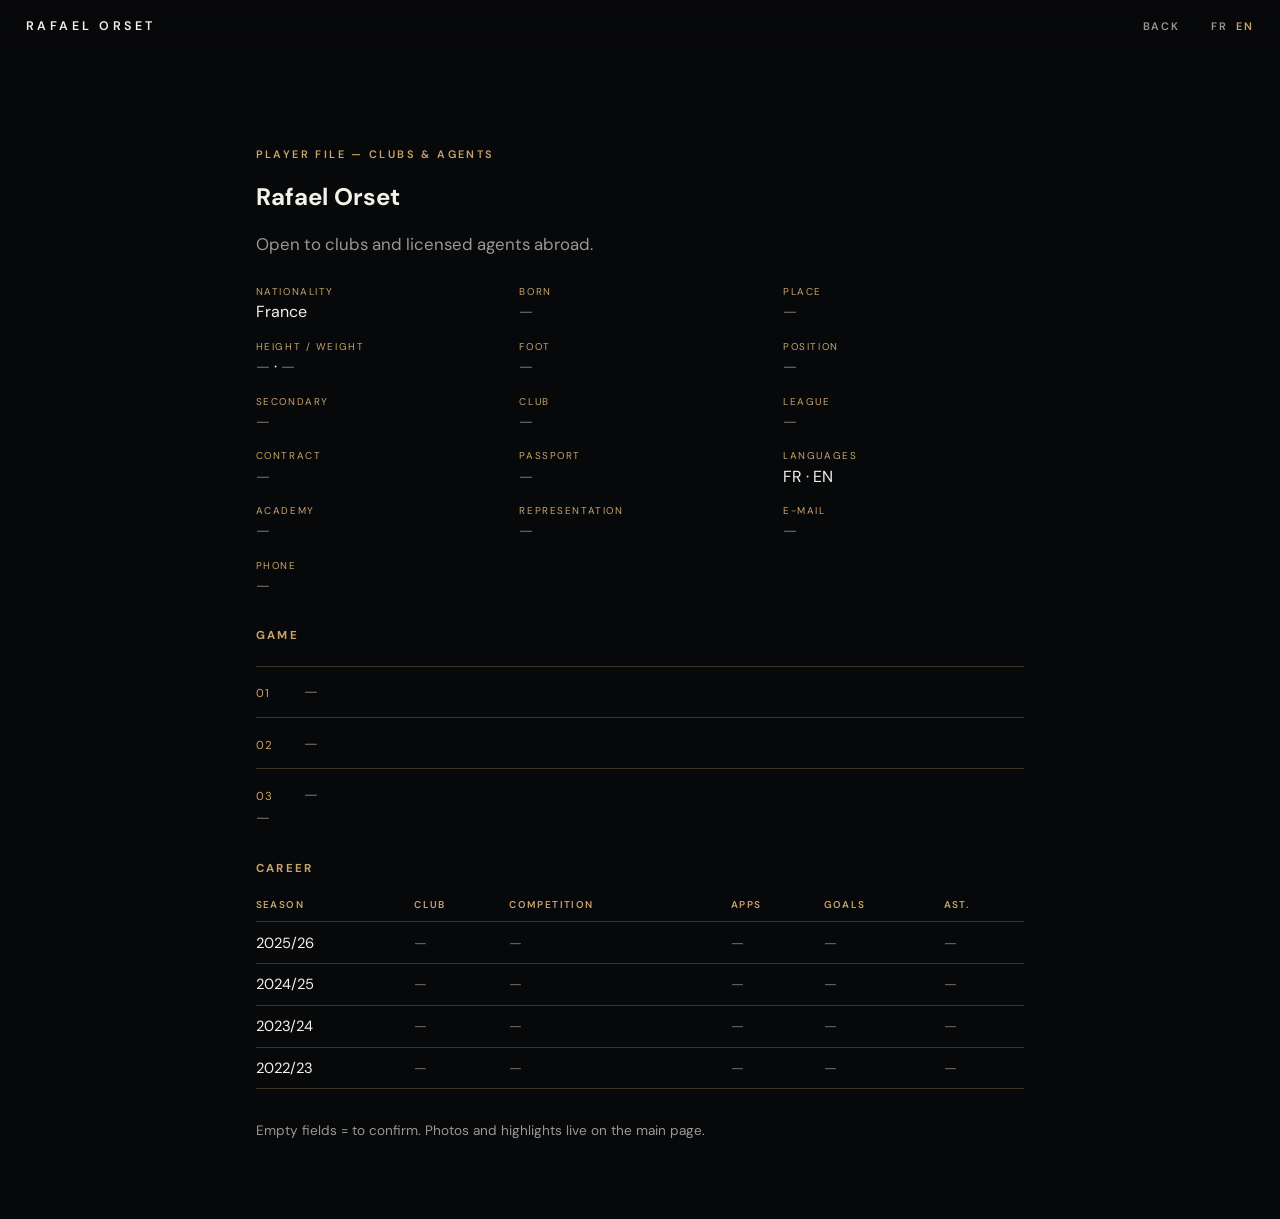
==== dossier.html @ 92c7e2c9 "Build the agent-facing player file before photos: fact sheets, career table, contact. Co-authored-by" ====
<!DOCTYPE html>
<html lang="en">
<head>
  <meta charset="utf-8" />
  <meta name="viewport" content="width=device-width, initial-scale=1" />
  <title>Rafael Orset — Player file</title>
  <link rel="canonical" href="https://rafa-create.github.io/foot-website/dossier.html" />
  <meta name="theme-color" content="#07080a" />
  <link rel="icon" href="./favicon.svg" type="image/svg+xml" />
  <link rel="preconnect" href="https://fonts.googleapis.com" />
  <link rel="preconnect" href="https://fonts.gstatic.com" crossorigin />
  <link href="https://fonts.googleapis.com/css2?family=Cormorant+Garamond:ital,wght@0,500;1,500&family=DM+Sans:wght@400;600&display=swap" rel="stylesheet" />
  <link rel="stylesheet" href="./site.css" />
  <script>
    window.FOOT_TITLES = {
      fr: "Rafael Orset — Dossier joueur",
      en: "Rafael Orset — Player file"
    };
  </script>
  <script src="./player.js"></script>
  <script src="./i18n.js"></script>
</head>
<body class="dossier-page">
  <header class="top">
    <p class="wordmark">Rafael Orset</p>
    <nav class="nav">
      <a href="./index.html" data-fr>Retour</a>
      <a href="./index.html" data-en>Back</a>
    </nav>
    <div class="lang" role="group" aria-label="Language">
      <button type="button" data-set="fr">FR</button>
      <button type="button" data-set="en">EN</button>
    </div>
  </header>

  <article class="sheet-inner dossier">
    <p class="kicker" data-fr>Dossier joueur — clubs &amp; agents</p>
    <p class="kicker" data-en>Player file — clubs &amp; agents</p>
    <h1>Rafael Orset</h1>
    <p class="lede" data-k="status"></p>

    <dl class="facts">
      <div><dt data-fr>Nationalité</dt><dt data-en>Nationality</dt><dd data-k="nationality"></dd></div>
      <div><dt data-fr>Né le</dt><dt data-en>Born</dt><dd data-k="dob"></dd></div>
      <div><dt data-fr>Lieu</dt><dt data-en>Place</dt><dd data-k="birthplace"></dd></div>
      <div><dt data-fr>Taille / poids</dt><dt data-en>Height / weight</dt><dd><span data-k="height"></span> · <span data-k="weight"></span></dd></div>
      <div><dt data-fr>Pied</dt><dt data-en>Foot</dt><dd data-k="foot"></dd></div>
      <div><dt data-fr>Poste</dt><dt data-en>Position</dt><dd data-k="position"></dd></div>
      <div><dt data-fr>Secondaire</dt><dt data-en>Secondary</dt><dd data-k="positionAlt"></dd></div>
      <div><dt>Club</dt><dd data-k="club"></dd></div>
      <div><dt data-fr>Championnat</dt><dt data-en>League</dt><dd data-k="league"></dd></div>
      <div><dt data-fr>Contrat</dt><dt data-en>Contract</dt><dd data-k="contractUntil"></dd></div>
      <div><dt data-fr>Passeport</dt><dt data-en>Passport</dt><dd data-k="passport"></dd></div>
      <div><dt data-fr>Langues</dt><dt data-en>Languages</dt><dd data-k="languages"></dd></div>
      <div><dt data-fr>Formé à</dt><dt data-en>Academy</dt><dd data-k="formedAt"></dd></div>
      <div><dt data-fr>Représentation</dt><dt data-en>Representation</dt><dd data-k="agent"></dd></div>
      <div><dt>E-mail</dt><dd data-k="email"></dd></div>
      <div><dt data-fr>Téléphone</dt><dt data-en>Phone</dt><dd data-k="phone"></dd></div>
    </dl>

    <h2 data-fr>Jeu</h2>
    <h2 data-en>Game</h2>
    <ol class="traits">
      <li><span>01</span><p data-k="strength0"></p></li>
      <li><span>02</span><p data-k="strength1"></p></li>
      <li><span>03</span><p data-k="strength2"></p></li>
    </ol>
    <p class="note" data-k="scoutNote"></p>

    <h2 data-fr>Parcours</h2>
    <h2 data-en>Career</h2>
    <table class="career">
      <thead>
        <tr>
          <th data-fr>Saison</th><th data-en>Season</th>
          <th>Club</th>
          <th data-fr>Compétition</th><th data-en>Competition</th>
          <th data-fr>Matchs</th><th data-en>Apps</th>
          <th data-fr>Buts</th><th data-en>Goals</th>
          <th data-fr>Passes</th><th data-en>Ast.</th>
        </tr>
      </thead>
      <tbody data-career></tbody>
    </table>

    <p class="hint" data-fr>Champs vides = à confirmer. Photos et highlights hors de cette page.</p>
    <p class="hint" data-en>Empty fields = to confirm. Photos and highlights live on the main page.</p>
  </article>
</body>
</html>
---- site.css ----
:root {
  --bg: #07080a;
  --ink: #f4f1ea;
  --muted: rgba(244, 241, 234, 0.62);
  --gold: #c9a36a;
  --line: rgba(201, 163, 106, 0.28);
}
* { box-sizing: border-box; }
html, body { height: 100%; }
body {
  margin: 0;
  color: var(--ink);
  background: var(--bg);
  font-family: "DM Sans", system-ui, sans-serif;
  overflow: hidden;
}
html[lang="en"] [data-fr],
html:not([lang="en"]) [data-en] { display: none; }

.top {
  position: fixed;
  inset: 0 0 auto;
  z-index: 20;
  display: flex;
  align-items: center;
  gap: 1.5rem;
  padding: 1.1rem 1.6rem;
  background: linear-gradient(to bottom, rgba(7, 8, 10, 0.78), transparent);
}
.wordmark {
  margin: 0;
  font-size: 0.78rem;
  font-weight: 600;
  letter-spacing: 0.28em;
  text-transform: uppercase;
}
.nav {
  display: flex;
  gap: 1.35rem;
  margin-left: auto;
}
.nav a, .lang button {
  color: var(--muted);
  text-decoration: none;
  font-size: 0.68rem;
  font-weight: 600;
  letter-spacing: 0.18em;
  text-transform: uppercase;
  background: none;
  border: 0;
  cursor: pointer;
  font-family: inherit;
  padding: 0;
}
.nav a:hover, .lang button:hover { color: var(--ink); }
.lang { display: flex; gap: 0.55rem; margin-left: 0.4rem; }
.lang button[aria-pressed="true"] { color: var(--gold); }

.gallery {
  display: flex;
  height: 100%;
  width: 100%;
}
.panel {
  position: relative;
  flex: 0.72 1 9%;
  min-width: 0;
  overflow: hidden;
  text-decoration: none;
  color: inherit;
  background: #101114 center / cover no-repeat;
  transition: flex 0.55s cubic-bezier(0.22, 1, 0.36, 1);
  cursor: pointer;
  border: 0;
  padding: 0;
  font: inherit;
  display: block;
  text-align: left;
}
.panel:not(.has-photo) {
  background:
    linear-gradient(160deg, #16171c 0%, #0a0b0e 55%, #121318 100%);
}
.panel::after {
  content: "";
  position: absolute;
  inset: 0;
  background: linear-gradient(to top, rgba(7, 8, 10, 0.88) 0%, rgba(7, 8, 10, 0.15) 48%, rgba(7, 8, 10, 0.2) 100%);
  pointer-events: none;
}
.panel.open,
.gallery:hover .panel.open:hover,
.panel:hover {
  flex: 4.2 1 52%;
}
.gallery:hover .panel.open:not(:hover) {
  flex: 0.72 1 8%;
}
.panel-copy {
  position: absolute;
  left: 0; right: 0; bottom: 0;
  z-index: 1;
  padding: 2.4rem 1.6rem 2.2rem;
  opacity: 0;
  transform: translateY(12px);
  transition: opacity 0.35s ease, transform 0.35s ease;
}
.panel.open .panel-copy,
.panel:hover .panel-copy {
  opacity: 1;
  transform: none;
}
.kicker {
  margin: 0 0 0.45rem;
  color: var(--gold);
  font-size: 0.68rem;
  letter-spacing: 0.22em;
  text-transform: uppercase;
  font-weight: 600;
}
.panel h2 {
  margin: 0 0 0.55rem;
  font-family: "Cormorant Garamond", Georgia, serif;
  font-weight: 500;
  font-size: clamp(1.6rem, 3.2vw, 2.7rem);
  letter-spacing: 0.02em;
  line-height: 1.05;
}
.panel p {
  margin: 0 0 1rem;
  max-width: 28ch;
  color: var(--muted);
  font-size: 0.92rem;
  line-height: 1.45;
}
.cta {
  color: var(--ink);
  font-size: 0.72rem;
  letter-spacing: 0.16em;
  text-transform: uppercase;
  font-weight: 600;
}
.slot {
  position: absolute;
  inset: 18% 12% 36%;
  z-index: 1;
  display: flex;
  align-items: center;
  justify-content: center;
  border: 1px dashed var(--line);
  color: var(--gold);
  font-size: 0.62rem;
  letter-spacing: 0.2em;
  text-transform: uppercase;
  pointer-events: none;
  opacity: 0;
  transition: opacity 0.35s ease;
}
.panel.open .slot,
.panel:hover .slot { opacity: 1; }
.panel.has-photo .slot { display: none; }

.sheet {
  position: fixed;
  inset: 0;
  z-index: 40;
  overflow: auto;
  background: rgba(7, 8, 10, 0.96);
}
.sheet-inner {
  max-width: 820px;
  margin: 0 auto;
  padding: 5.2rem 1.6rem 4rem;
}
.sheet-close {
  position: fixed;
  top: 1rem;
  right: 1.2rem;
  z-index: 41;
  border: 0;
  background: none;
  color: var(--ink);
  font-size: 1.8rem;
  line-height: 1;
  cursor: pointer;
}
.sheet h1 {
  margin: 0 0 0.8rem;
  font-family: "Cormorant Garamond", Georgia, serif;
  font-weight: 500;
  font-size: clamp(2.2rem, 5vw, 3.6rem);
  line-height: 1.05;
}
.sheet h2, .dossier h2 {
  margin: 2rem 0 0.7rem;
  font-size: 0.72rem;
  letter-spacing: 0.2em;
  text-transform: uppercase;
  color: var(--gold);
}
.lede {
  max-width: 46ch;
  color: var(--muted);
  font-size: 1.05rem;
  line-height: 1.45;
}
.facts {
  display: grid;
  grid-template-columns: repeat(auto-fill, minmax(180px, 1fr));
  gap: 1.1rem 1.4rem;
  margin: 1.8rem 0 0;
}
.facts-hero { grid-template-columns: repeat(4, minmax(0, 1fr)); }
.facts div { margin: 0; }
.facts dt {
  margin: 0 0 0.2rem;
  font-size: 0.62rem;
  letter-spacing: 0.16em;
  text-transform: uppercase;
  color: var(--gold);
}
.facts dd { margin: 0; font-size: 1rem; }
.tbd { color: var(--muted); opacity: 0.7; }
.hint {
  margin-top: 2rem;
  max-width: 62ch;
  color: var(--muted);
  font-size: 0.85rem;
  line-height: 1.5;
}
.hint code { color: var(--ink); }
.traits {
  list-style: none;
  margin: 1.4rem 0 0;
  padding: 0;
  display: grid;
  gap: 0.85rem;
}
.traits li {
  display: grid;
  grid-template-columns: 2.2rem 1fr;
  gap: 0.8rem;
  align-items: baseline;
  border-top: 1px solid var(--line);
  padding-top: 0.85rem;
}
.traits span { color: var(--gold); font-size: 0.72rem; letter-spacing: 0.14em; }
.traits p, .note, .formed { margin: 0; color: var(--muted); line-height: 1.45; }
.formed { margin: 0 0 1.2rem; }
.career {
  width: 100%;
  border-collapse: collapse;
  font-size: 0.92rem;
}
.career th, .career td {
  text-align: left;
  padding: 0.65rem 0.5rem 0.65rem 0;
  border-bottom: 1px solid var(--line);
}
.career th {
  font-size: 0.62rem;
  letter-spacing: 0.14em;
  text-transform: uppercase;
  color: var(--gold);
  font-weight: 600;
}
.actions { display: flex; flex-wrap: wrap; gap: 0.7rem; margin-top: 1.6rem; }
.btn, .cta-link {
  display: inline-flex;
  align-items: center;
  padding: 0.7rem 1rem;
  border: 1px solid var(--gold);
  color: var(--ink);
  text-decoration: none;
  font-size: 0.72rem;
  letter-spacing: 0.16em;
  text-transform: uppercase;
  font-weight: 600;
  background: transparent;
  cursor: pointer;
  font-family: inherit;
}
.btn-ghost { border-color: var(--line); color: var(--muted); }
.media-slot { margin-top: 0.6rem; color: var(--muted); }

.dossier-page { overflow: auto; height: auto; min-height: 100%; }
.dossier-page .top { position: sticky; }
.dossier { padding-top: 6rem; padding-bottom: 4rem; }

@media print {
  .top, .sheet-close, .lang, .nav, .foot { display: none !important; }
  .dossier-page, .sheet { background: #fff; color: #111; }
  .kicker, .facts dt, .career th { color: #8a6a32; }
}

.foot {
  position: fixed;
  inset: auto 0 0;
  z-index: 20;
  display: flex;
  gap: 0.85rem;
  align-items: center;
  padding: 0.85rem 1.6rem 1rem;
  font-size: 0.72rem;
  color: var(--muted);
  background: linear-gradient(to top, rgba(7, 8, 10, 0.75), transparent);
}
.foot a { color: var(--muted); text-decoration: none; }
.foot a:hover { color: var(--gold); }
.foot span { opacity: 0.45; }

@media (max-width: 800px) {
  body { overflow: auto; }
  .top { position: sticky; background: var(--bg); padding-bottom: 0.8rem; }
  .nav { display: none; }
  .gallery { flex-direction: column; min-height: auto; }
  .panel {
    flex: none !important;
    min-height: 42vh;
  }
  .panel-copy, .slot { opacity: 1; transform: none; }
  .facts-hero { grid-template-columns: 1fr 1fr; }
  .sheet-inner { padding-top: 4.2rem; }
}
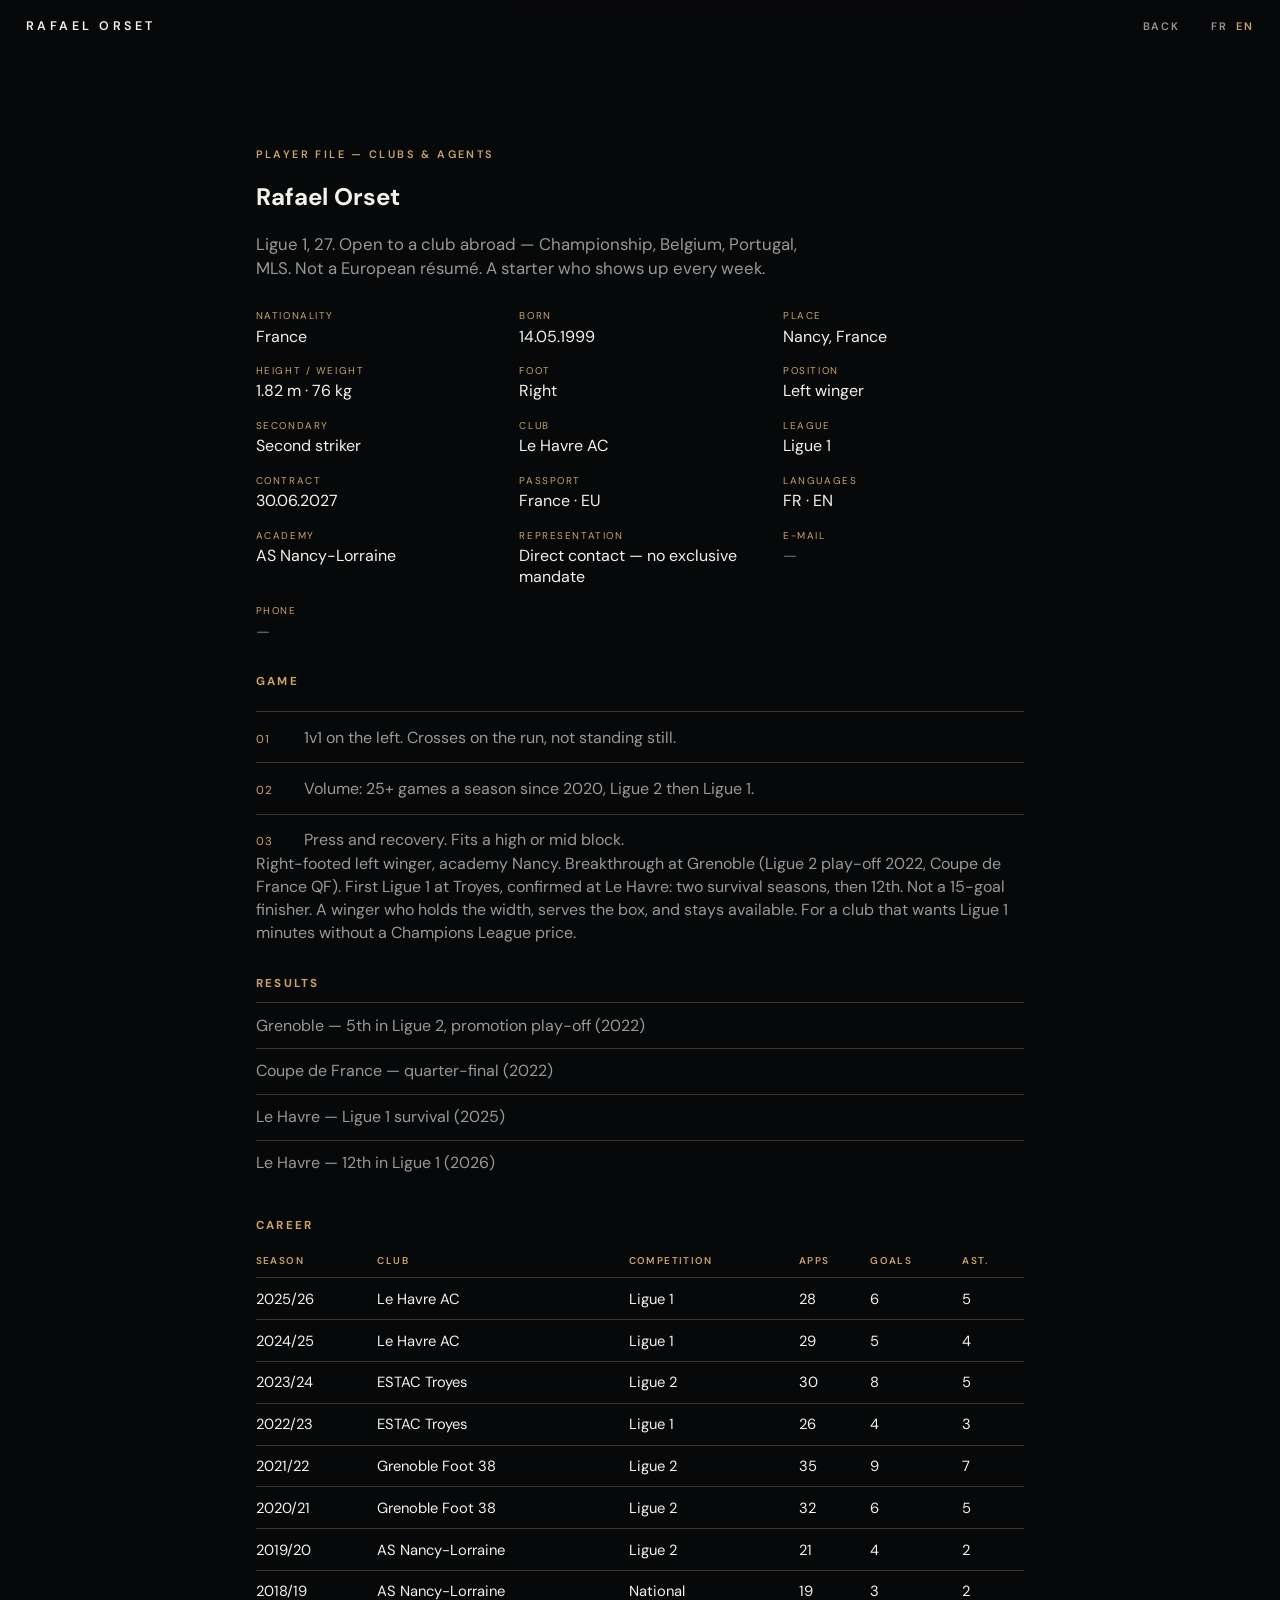
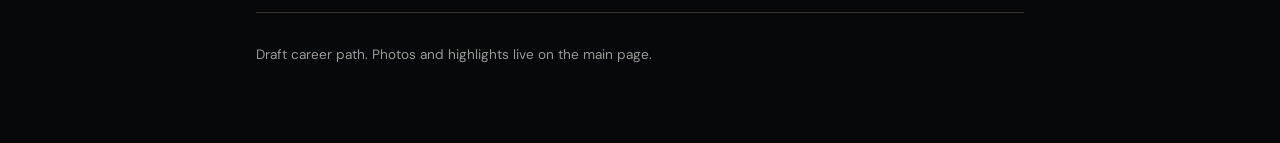
==== commit 7322e1d7: "Tell the career as CR7-style club chapters: Nancy, Grenoble, Troyes, Le Havre. Co-authored-by: Curso" ====
--- a/dossier.html
+++ b/dossier.html
@@ -67,6 +67,10 @@
     </ol>
     <p class="note" data-k="scoutNote"></p>
 
+    <h2 data-fr>Résultats</h2>
+    <h2 data-en>Results</h2>
+    <ul class="honours" data-honours></ul>
+
     <h2 data-fr>Parcours</h2>
     <h2 data-en>Career</h2>
     <table class="career">
@@ -83,8 +87,8 @@
       <tbody data-career></tbody>
     </table>
 
-    <p class="hint" data-fr>Champs vides = à confirmer. Photos et highlights hors de cette page.</p>
-    <p class="hint" data-en>Empty fields = to confirm. Photos and highlights live on the main page.</p>
+    <p class="hint" data-fr>Parcours draft. Photos et highlights hors de cette page.</p>
+    <p class="hint" data-en>Draft career path. Photos and highlights live on the main page.</p>
   </article>
 </body>
 </html>
--- a/site.css
+++ b/site.css
@@ -36,7 +36,9 @@
 }
 .nav {
   display: flex;
-  gap: 1.35rem;
+  flex-wrap: wrap;
+  justify-content: flex-end;
+  gap: 1.1rem 1.25rem;
   margin-left: auto;
 }
 .nav a, .lang button {
@@ -247,6 +249,18 @@
 .traits span { color: var(--gold); font-size: 0.72rem; letter-spacing: 0.14em; }
 .traits p, .note, .formed { margin: 0; color: var(--muted); line-height: 1.45; }
 .formed { margin: 0 0 1.2rem; }
+.honours {
+  list-style: none;
+  margin: 0.4rem 0 0;
+  padding: 0;
+}
+.honours li {
+  margin: 0;
+  padding: 0.7rem 0;
+  border-top: 1px solid var(--line);
+  color: var(--muted);
+  line-height: 1.4;
+}
 .career {
   width: 100%;
   border-collapse: collapse;
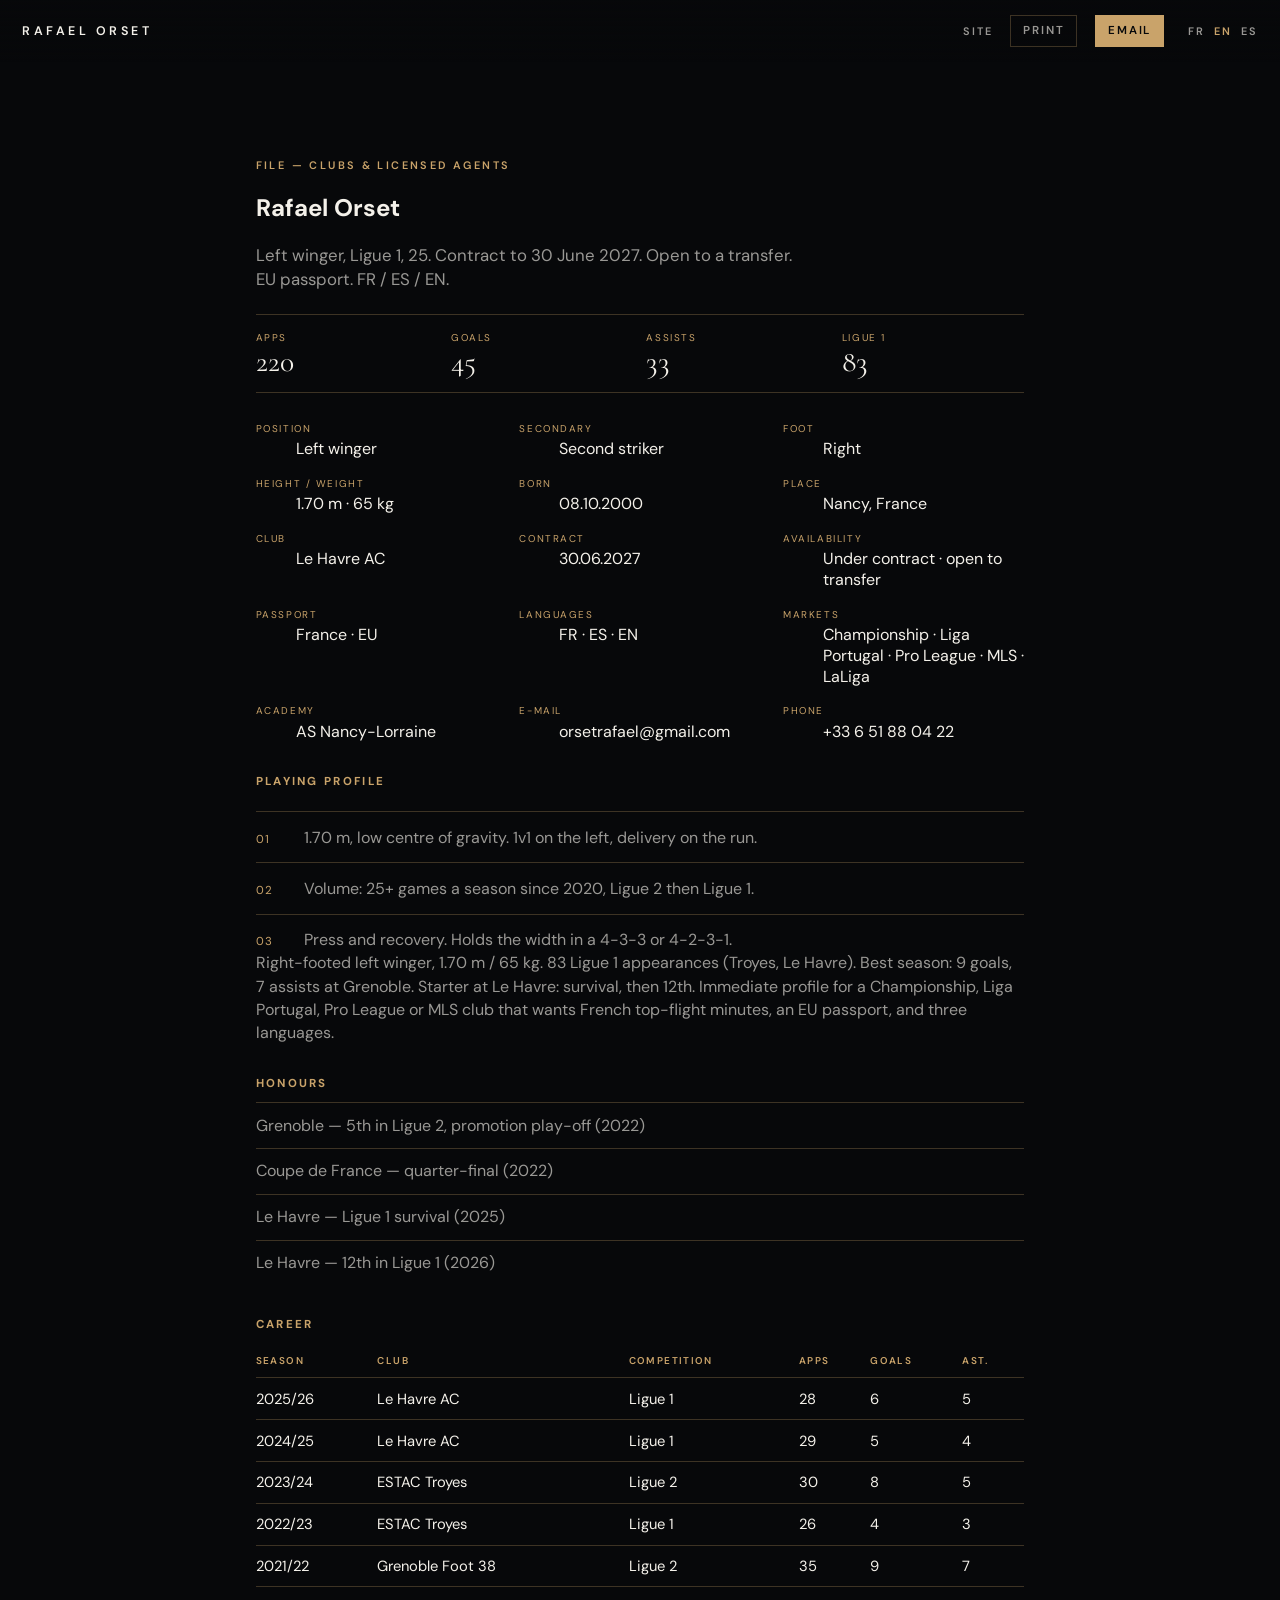
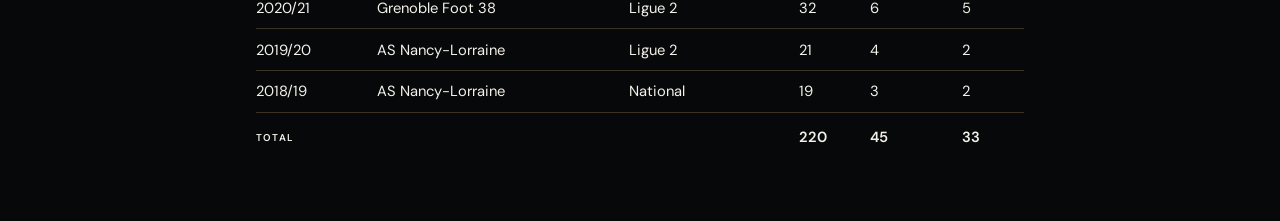
==== commit 17bcfdf9: "Make the file agent-first: totals, EU transfer status, FR/EN/ES, direct contact. Co-authored-by: Cur" ====
--- a/dossier.html
+++ b/dossier.html
@@ -14,7 +14,8 @@
   <script>
     window.FOOT_TITLES = {
       fr: "Rafael Orset — Dossier joueur",
-      en: "Rafael Orset — Player file"
+      en: "Rafael Orset — Player file",
+      es: "Rafael Orset — Ficha del jugador"
     };
   </script>
   <script src="./player.js"></script>
@@ -24,42 +25,58 @@
   <header class="top">
     <p class="wordmark">Rafael Orset</p>
     <nav class="nav">
-      <a href="./index.html" data-fr>Retour</a>
-      <a href="./index.html" data-en>Back</a>
+      <a href="./index.html" data-fr>Site</a>
+      <a href="./index.html" data-en>Site</a>
+      <a href="./index.html" data-es>Sitio</a>
     </nav>
+    <button class="btn btn-ghost" type="button" data-print data-fr>Imprimer</button>
+    <button class="btn btn-ghost" type="button" data-print data-en>Print</button>
+    <button class="btn btn-ghost" type="button" data-print data-es>Imprimir</button>
+    <a class="btn btn-solid" data-mail data-fr>E-mail</a>
+    <a class="btn btn-solid" data-mail data-en>Email</a>
+    <a class="btn btn-solid" data-mail data-es>Email</a>
     <div class="lang" role="group" aria-label="Language">
       <button type="button" data-set="fr">FR</button>
       <button type="button" data-set="en">EN</button>
+      <button type="button" data-set="es">ES</button>
     </div>
   </header>
 
   <article class="sheet-inner dossier">
-    <p class="kicker" data-fr>Dossier joueur — clubs &amp; agents</p>
-    <p class="kicker" data-en>Player file — clubs &amp; agents</p>
+    <p class="kicker" data-fr>Dossier — clubs &amp; agents licenciés</p>
+    <p class="kicker" data-en>File — clubs &amp; licensed agents</p>
+    <p class="kicker" data-es>Dossier — clubes y agentes licenciados</p>
     <h1>Rafael Orset</h1>
     <p class="lede" data-k="status"></p>
 
-    <dl class="facts">
-      <div><dt data-fr>Nationalité</dt><dt data-en>Nationality</dt><dd data-k="nationality"></dd></div>
-      <div><dt data-fr>Né le</dt><dt data-en>Born</dt><dd data-k="dob"></dd></div>
-      <div><dt data-fr>Lieu</dt><dt data-en>Place</dt><dd data-k="birthplace"></dd></div>
-      <div><dt data-fr>Taille / poids</dt><dt data-en>Height / weight</dt><dd><span data-k="height"></span> · <span data-k="weight"></span></dd></div>
-      <div><dt data-fr>Pied</dt><dt data-en>Foot</dt><dd data-k="foot"></dd></div>
-      <div><dt data-fr>Poste</dt><dt data-en>Position</dt><dd data-k="position"></dd></div>
-      <div><dt data-fr>Secondaire</dt><dt data-en>Secondary</dt><dd data-k="positionAlt"></dd></div>
-      <div><dt>Club</dt><dd data-k="club"></dd></div>
-      <div><dt data-fr>Championnat</dt><dt data-en>League</dt><dd data-k="league"></dd></div>
-      <div><dt data-fr>Contrat</dt><dt data-en>Contract</dt><dd data-k="contractUntil"></dd></div>
-      <div><dt data-fr>Passeport</dt><dt data-en>Passport</dt><dd data-k="passport"></dd></div>
-      <div><dt data-fr>Langues</dt><dt data-en>Languages</dt><dd data-k="languages"></dd></div>
-      <div><dt data-fr>Formé à</dt><dt data-en>Academy</dt><dd data-k="formedAt"></dd></div>
-      <div><dt data-fr>Représentation</dt><dt data-en>Representation</dt><dd data-k="agent"></dd></div>
-      <div><dt>E-mail</dt><dd data-k="email"></dd></div>
-      <div><dt data-fr>Téléphone</dt><dt data-en>Phone</dt><dd data-k="phone"></dd></div>
+    <dl class="totals">
+      <div><dt data-fr>Matchs</dt><dt data-en>Apps</dt><dt data-es>Partidos</dt><dd data-k="totApps"></dd></div>
+      <div><dt data-fr>Buts</dt><dt data-en>Goals</dt><dt data-es>Goles</dt><dd data-k="totGoals"></dd></div>
+      <div><dt data-fr>Passes</dt><dt data-en>Assists</dt><dt data-es>Asist.</dt><dd data-k="totAst"></dd></div>
+      <div><dt>Ligue 1</dt><dd data-k="totL1"></dd></div>
     </dl>
 
-    <h2 data-fr>Jeu</h2>
-    <h2 data-en>Game</h2>
+    <dl class="facts">
+      <div><dt data-fr>Poste</dt><dt data-en>Position</dt><dt data-es>Posición</dt><dd data-k="position"></dd></div>
+      <div><dt data-fr>Secondaire</dt><dt data-en>Secondary</dt><dt data-es>Secundaria</dt><dd data-k="positionAlt"></dd></div>
+      <div><dt data-fr>Pied</dt><dt data-en>Foot</dt><dt data-es>Pie</dt><dd data-k="foot"></dd></div>
+      <div><dt data-fr>Taille / poids</dt><dt data-en>Height / weight</dt><dt data-es>Altura / peso</dt><dd><span data-k="height"></span> · <span data-k="weight"></span></dd></div>
+      <div><dt data-fr>Né le</dt><dt data-en>Born</dt><dt data-es>Nacido</dt><dd data-k="dob"></dd></div>
+      <div><dt data-fr>Lieu</dt><dt data-en>Place</dt><dt data-es>Lugar</dt><dd data-k="birthplace"></dd></div>
+      <div><dt>Club</dt><dd data-k="club"></dd></div>
+      <div><dt data-fr>Contrat</dt><dt data-en>Contract</dt><dt data-es>Contrato</dt><dd data-k="contractUntil"></dd></div>
+      <div><dt data-fr>Disponibilité</dt><dt data-en>Availability</dt><dt data-es>Disponibilidad</dt><dd data-k="availability"></dd></div>
+      <div><dt data-fr>Passeport</dt><dt data-en>Passport</dt><dt data-es>Pasaporte</dt><dd data-k="passport"></dd></div>
+      <div><dt data-fr>Langues</dt><dt data-en>Languages</dt><dt data-es>Idiomas</dt><dd data-k="languages"></dd></div>
+      <div><dt data-fr>Marchés</dt><dt data-en>Markets</dt><dt data-es>Mercados</dt><dd data-k="markets"></dd></div>
+      <div><dt data-fr>Formé à</dt><dt data-en>Academy</dt><dt data-es>Cantera</dt><dd data-k="formedAt"></dd></div>
+      <div><dt>E-mail</dt><dd data-k="email"></dd></div>
+      <div><dt data-fr>Téléphone</dt><dt data-en>Phone</dt><dt data-es>Teléfono</dt><dd data-k="phone"></dd></div>
+    </dl>
+
+    <h2 data-fr>Profil de jeu</h2>
+    <h2 data-en>Playing profile</h2>
+    <h2 data-es>Perfil de juego</h2>
     <ol class="traits">
       <li><span>01</span><p data-k="strength0"></p></li>
       <li><span>02</span><p data-k="strength1"></p></li>
@@ -67,28 +84,27 @@
     </ol>
     <p class="note" data-k="scoutNote"></p>
 
-    <h2 data-fr>Résultats</h2>
-    <h2 data-en>Results</h2>
+    <h2 data-fr>Palmarès</h2>
+    <h2 data-en>Honours</h2>
+    <h2 data-es>Palmarés</h2>
     <ul class="honours" data-honours></ul>
 
     <h2 data-fr>Parcours</h2>
     <h2 data-en>Career</h2>
+    <h2 data-es>Trayectoria</h2>
     <table class="career">
       <thead>
         <tr>
-          <th data-fr>Saison</th><th data-en>Season</th>
+          <th data-fr>Saison</th><th data-en>Season</th><th data-es>Temp.</th>
           <th>Club</th>
-          <th data-fr>Compétition</th><th data-en>Competition</th>
-          <th data-fr>Matchs</th><th data-en>Apps</th>
-          <th data-fr>Buts</th><th data-en>Goals</th>
-          <th data-fr>Passes</th><th data-en>Ast.</th>
+          <th data-fr>Compétition</th><th data-en>Competition</th><th data-es>Competición</th>
+          <th data-fr>Matchs</th><th data-en>Apps</th><th data-es>PJ</th>
+          <th data-fr>Buts</th><th data-en>Goals</th><th data-es>Goles</th>
+          <th data-fr>Passes</th><th data-en>Ast.</th><th data-es>Asist.</th>
         </tr>
       </thead>
       <tbody data-career></tbody>
     </table>
-
-    <p class="hint" data-fr>Parcours draft. Photos et highlights hors de cette page.</p>
-    <p class="hint" data-en>Draft career path. Photos and highlights live on the main page.</p>
   </article>
 </body>
 </html>
--- a/site.css
+++ b/site.css
@@ -15,17 +15,38 @@
   overflow: hidden;
 }
 html[lang="en"] [data-fr],
-html:not([lang="en"]) [data-en] { display: none; }
+html[lang="en"] [data-es],
+html[lang="es"] [data-fr],
+html[lang="es"] [data-en],
+html[lang="fr"] [data-en],
+html[lang="fr"] [data-es],
+html:not([lang="en"]):not([lang="es"]) [data-en],
+html:not([lang="en"]):not([lang="es"]) [data-es] { display: none; }
 
 .top {
   position: fixed;
   inset: 0 0 auto;
   z-index: 20;
   display: flex;
+  flex-wrap: wrap;
   align-items: center;
-  gap: 1.5rem;
-  padding: 1.1rem 1.6rem;
-  background: linear-gradient(to bottom, rgba(7, 8, 10, 0.78), transparent);
+  gap: 1.1rem;
+  padding: 0.95rem 1.4rem;
+  background: linear-gradient(to bottom, rgba(7, 8, 10, 0.88), transparent);
+}
+.ticker {
+  margin: 0;
+  margin-left: 0.4rem;
+  color: var(--gold);
+  font-size: 0.62rem;
+  letter-spacing: 0.16em;
+  text-transform: uppercase;
+  font-weight: 600;
+  white-space: nowrap;
+}
+.top .btn {
+  padding: 0.45rem 0.75rem;
+  flex-shrink: 0;
 }
 .wordmark {
   margin: 0;
@@ -70,7 +91,7 @@
   overflow: hidden;
   text-decoration: none;
   color: inherit;
-  background: #101114 center / cover no-repeat;
+  background: #101114 center 18% / cover no-repeat;
   transition: flex 0.55s cubic-bezier(0.22, 1, 0.36, 1);
   cursor: pointer;
   border: 0;
@@ -221,7 +242,8 @@
   text-transform: uppercase;
   color: var(--gold);
 }
-.facts dd { margin: 0; font-size: 1rem; }
+.facts dd a { color: inherit; text-decoration: none; }
+.facts dd a:hover { color: var(--gold); }
 .tbd { color: var(--muted); opacity: 0.7; }
 .hint {
   margin-top: 2rem;
@@ -295,6 +317,51 @@
   font-family: inherit;
 }
 .btn-ghost { border-color: var(--line); color: var(--muted); }
+.btn-solid {
+  background: var(--gold);
+  color: #07080a;
+  border-color: var(--gold);
+}
+.btn.copied::after {
+  content: " ✓";
+}
+.career-total th, .career-total td {
+  border-bottom: 0;
+  padding-top: 0.9rem;
+  color: var(--ink);
+  font-weight: 600;
+}
+.totals {
+  display: grid;
+  grid-template-columns: repeat(4, minmax(0, 1fr));
+  gap: 0.8rem;
+  margin: 1.4rem 0 0;
+  padding: 1rem 0;
+  border-top: 1px solid var(--line);
+  border-bottom: 1px solid var(--line);
+}
+.totals div { margin: 0; }
+.totals dt {
+  margin: 0 0 0.2rem;
+  font-size: 0.62rem;
+  letter-spacing: 0.16em;
+  text-transform: uppercase;
+  color: var(--gold);
+}
+.totals dd {
+  margin: 0;
+  font-family: "Cormorant Garamond", Georgia, serif;
+  font-size: 1.85rem;
+  line-height: 1;
+}
+.panel .statline {
+  margin: 0 0 0.75rem;
+  color: var(--gold);
+  font-size: 0.68rem;
+  letter-spacing: 0.14em;
+  text-transform: uppercase;
+  font-weight: 600;
+}
 .media-slot { margin-top: 0.6rem; color: var(--muted); }
 
 .dossier-page { overflow: auto; height: auto; min-height: 100%; }
@@ -321,12 +388,14 @@
 }
 .foot a { color: var(--muted); text-decoration: none; }
 .foot a:hover { color: var(--gold); }
-.foot span { opacity: 0.45; }
+.foot span { opacity: 0.85; }
 
 @media (max-width: 800px) {
   body { overflow: auto; }
   .top { position: sticky; background: var(--bg); padding-bottom: 0.8rem; }
   .nav { display: none; }
+  .ticker { display: none; }
+  .totals { grid-template-columns: 1fr 1fr; }
   .gallery { flex-direction: column; min-height: auto; }
   .panel {
     flex: none !important;
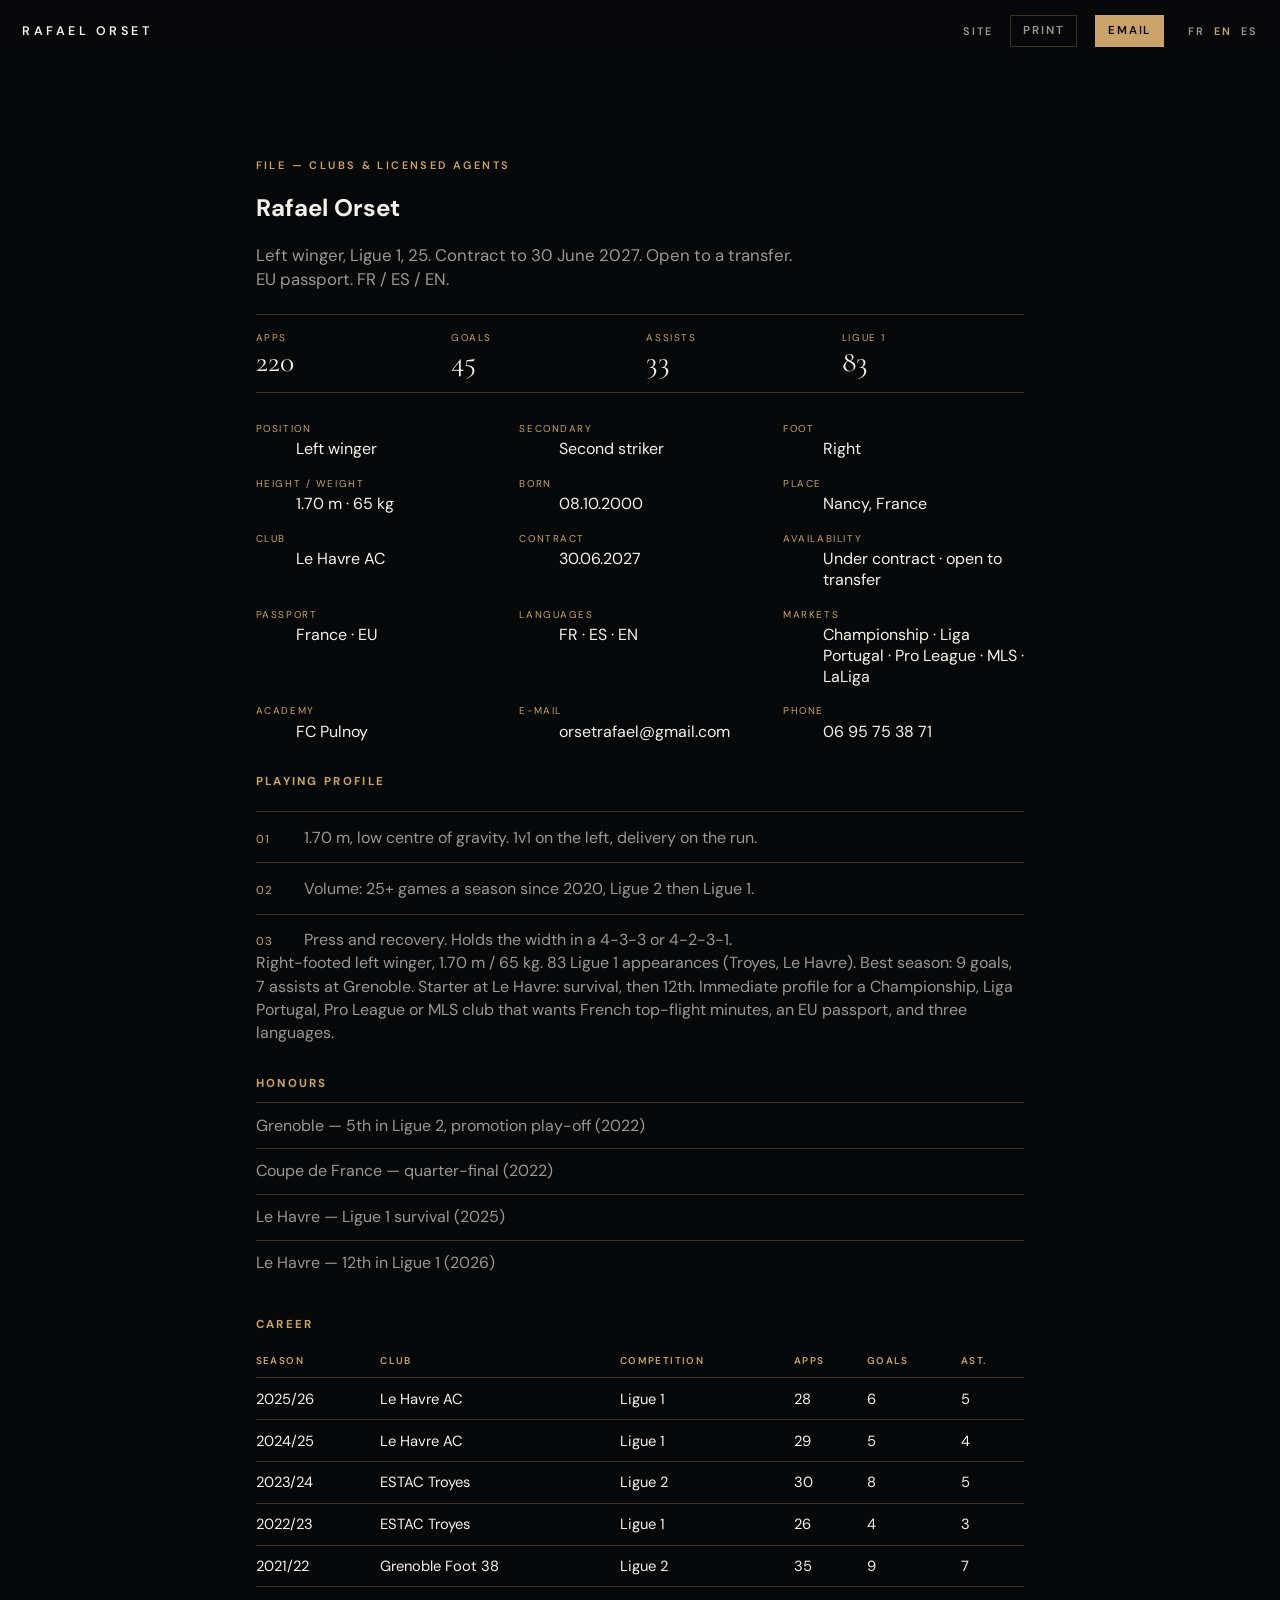
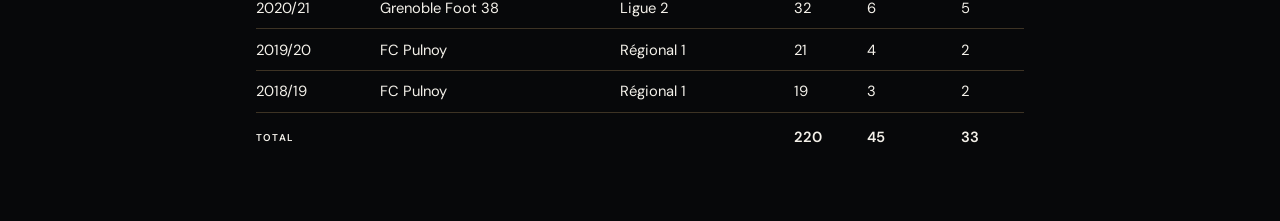
==== commit 2e30ed4e: "Fix Spanish UI gaps: Contacto, ficha wording, no English leftovers. Co-authored-by: Cursor <cursorag" ====
--- a/dossier.html
+++ b/dossier.html
@@ -45,7 +45,7 @@
   <article class="sheet-inner dossier">
     <p class="kicker" data-fr>Dossier — clubs &amp; agents licenciés</p>
     <p class="kicker" data-en>File — clubs &amp; licensed agents</p>
-    <p class="kicker" data-es>Dossier — clubes y agentes licenciados</p>
+    <p class="kicker" data-es>Ficha — clubes y agentes licenciados</p>
     <h1>Rafael Orset</h1>
     <p class="lede" data-k="status"></p>
 
--- a/site.css
+++ b/site.css
@@ -322,8 +322,23 @@
   color: #07080a;
   border-color: var(--gold);
 }
-.btn.copied::after {
-  content: " ✓";
+.btn.copied::after { content: " ✓"; }
+.btn.copy-fail::after { content: " — Ctrl+C"; }
+.brief-fallback {
+  position: fixed;
+  z-index: 50;
+  left: 1rem;
+  right: 1rem;
+  bottom: 1rem;
+  max-height: 40vh;
+  overflow: auto;
+  margin: 0;
+  padding: 1rem;
+  background: #111;
+  border: 1px solid var(--gold);
+  color: var(--ink);
+  font-size: 0.82rem;
+  white-space: pre-wrap;
 }
 .career-total th, .career-total td {
   border-bottom: 0;
@@ -369,9 +384,16 @@
 .dossier { padding-top: 6rem; padding-bottom: 4rem; }
 
 @media print {
-  .top, .sheet-close, .lang, .nav, .foot { display: none !important; }
-  .dossier-page, .sheet { background: #fff; color: #111; }
-  .kicker, .facts dt, .career th { color: #8a6a32; }
+  html, body, .dossier-page {
+    height: auto !important;
+    overflow: visible !important;
+    background: #fff !important;
+    color: #111 !important;
+  }
+  .top, .sheet-close, .lang, .nav, .foot, .btn, .brief-fallback { display: none !important; }
+  .dossier, .sheet-inner { padding-top: 0 !important; }
+  .kicker, .facts dt, .career th, .totals dt { color: #8a6a32 !important; }
+  .lede, .note, .honours li, .traits p { color: #333 !important; }
 }
 
 .foot {
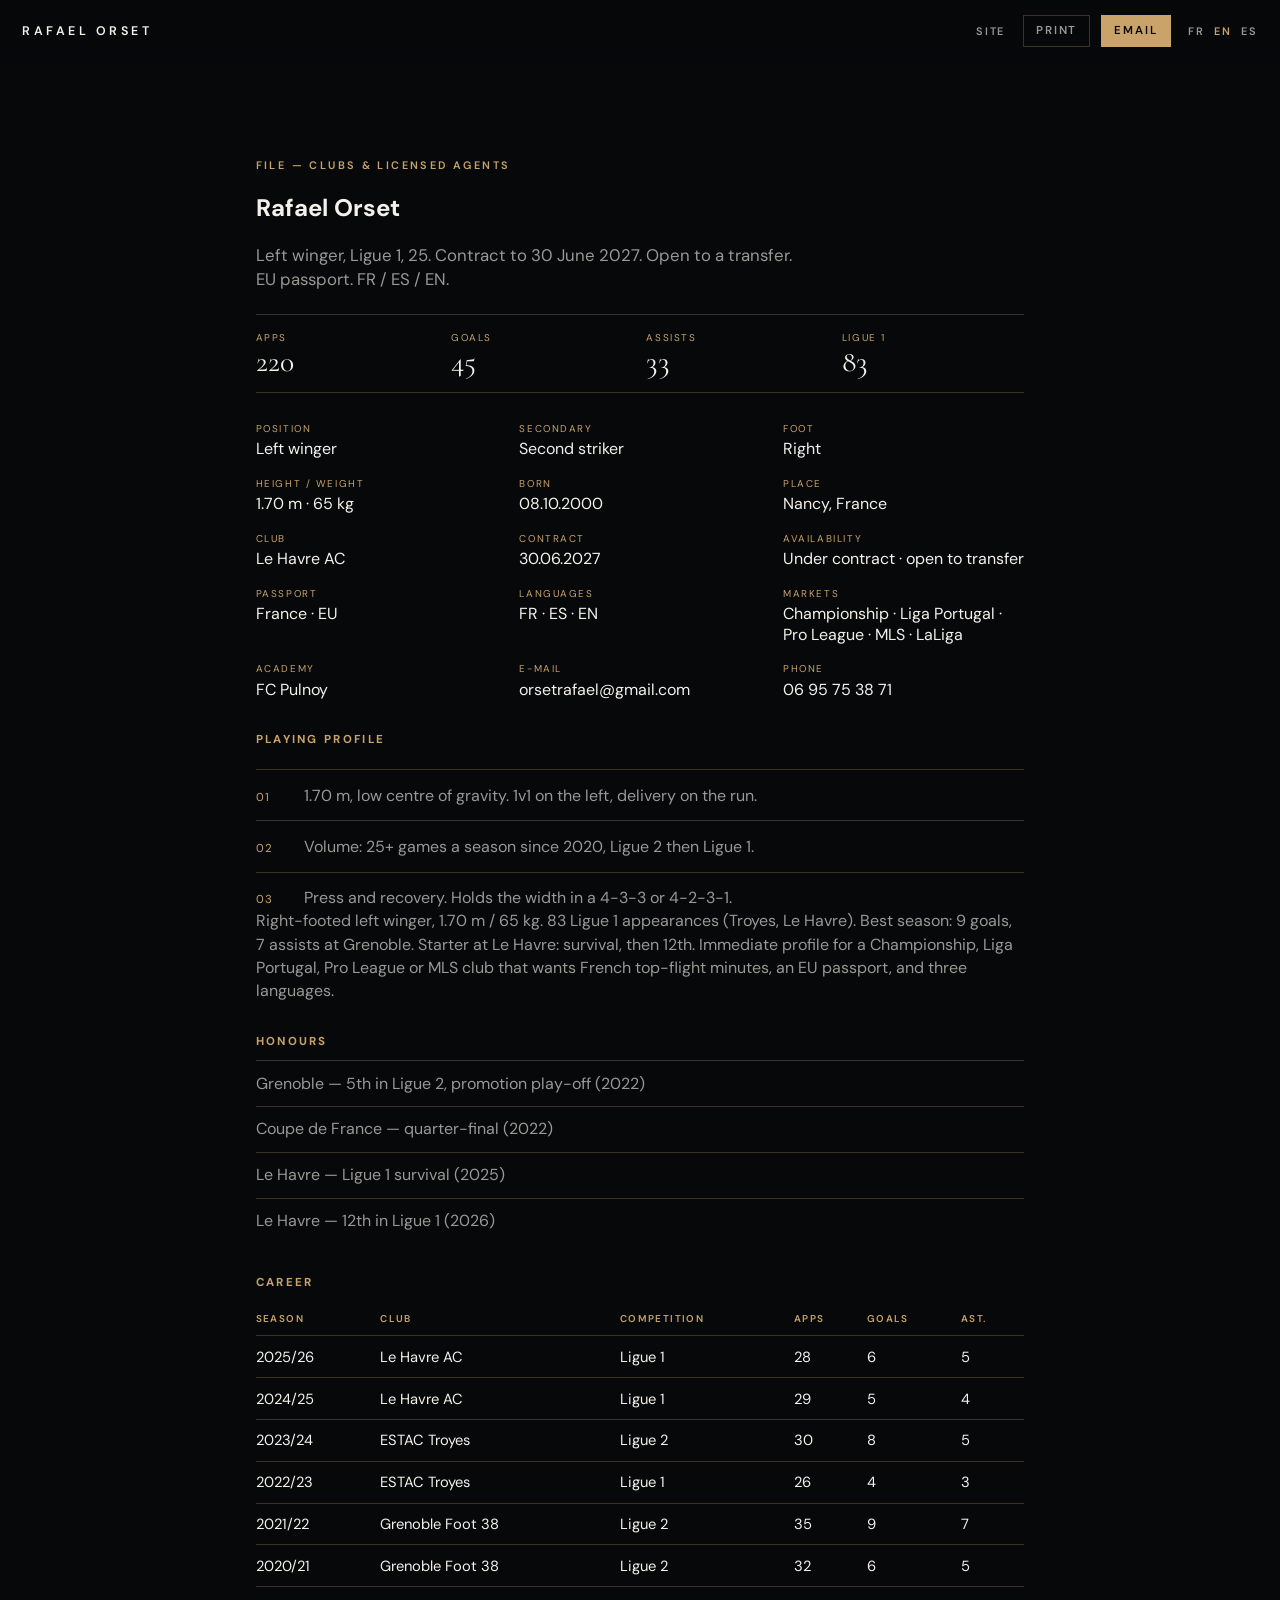
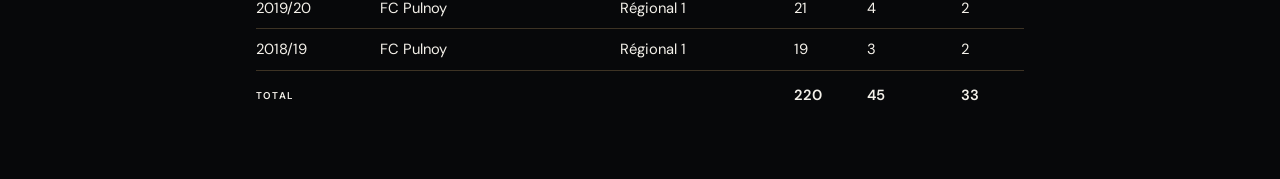
==== commit 3969ce5b: "Stop mobile header, panels and footer from overlapping." ====
--- a/dossier.html
+++ b/dossier.html
@@ -2,7 +2,7 @@
 <html lang="en">
 <head>
   <meta charset="utf-8" />
-  <meta name="viewport" content="width=device-width, initial-scale=1" />
+  <meta name="viewport" content="width=device-width, initial-scale=1, viewport-fit=cover" />
   <title>Rafael Orset — Player file</title>
   <link rel="canonical" href="https://rafa-create.github.io/foot-website/dossier.html" />
   <meta name="theme-color" content="#07080a" />
@@ -29,16 +29,18 @@
       <a href="./index.html" data-en>Site</a>
       <a href="./index.html" data-es>Sitio</a>
     </nav>
-    <button class="btn btn-ghost" type="button" data-print data-fr>Imprimer</button>
-    <button class="btn btn-ghost" type="button" data-print data-en>Print</button>
-    <button class="btn btn-ghost" type="button" data-print data-es>Imprimir</button>
-    <a class="btn btn-solid" data-mail data-fr>E-mail</a>
-    <a class="btn btn-solid" data-mail data-en>Email</a>
-    <a class="btn btn-solid" data-mail data-es>Email</a>
-    <div class="lang" role="group" aria-label="Language">
-      <button type="button" data-set="fr">FR</button>
-      <button type="button" data-set="en">EN</button>
-      <button type="button" data-set="es">ES</button>
+    <div class="top-actions">
+      <button class="btn btn-ghost" type="button" data-print data-fr>Imprimer</button>
+      <button class="btn btn-ghost" type="button" data-print data-en>Print</button>
+      <button class="btn btn-ghost" type="button" data-print data-es>Imprimir</button>
+      <a class="btn btn-solid" data-mail data-fr>E-mail</a>
+      <a class="btn btn-solid" data-mail data-en>Email</a>
+      <a class="btn btn-solid" data-mail data-es>Email</a>
+      <div class="lang" role="group" aria-label="Language">
+        <button type="button" data-set="fr">FR</button>
+        <button type="button" data-set="en">EN</button>
+        <button type="button" data-set="es">ES</button>
+      </div>
     </div>
   </header>
 
@@ -92,6 +94,7 @@
     <h2 data-fr>Parcours</h2>
     <h2 data-en>Career</h2>
     <h2 data-es>Trayectoria</h2>
+    <div class="table-scroll">
     <table class="career">
       <thead>
         <tr>
@@ -105,6 +108,7 @@
       </thead>
       <tbody data-career></tbody>
     </table>
+    </div>
   </article>
 </body>
 </html>
--- a/site.css
+++ b/site.css
@@ -6,6 +6,10 @@
   --line: rgba(201, 163, 106, 0.28);
 }
 * { box-sizing: border-box; }
+html {
+  height: 100%;
+  -webkit-text-size-adjust: 100%;
+}
 html, body { height: 100%; }
 body {
   margin: 0;
@@ -44,6 +48,12 @@
   font-weight: 600;
   white-space: nowrap;
 }
+.top-actions {
+  display: flex;
+  align-items: center;
+  gap: 0.7rem;
+  flex-shrink: 0;
+}
 .top .btn {
   padding: 0.45rem 0.75rem;
   flex-shrink: 0;
@@ -54,6 +64,7 @@
   font-weight: 600;
   letter-spacing: 0.28em;
   text-transform: uppercase;
+  cursor: pointer;
 }
 .nav {
   display: flex;
@@ -92,7 +103,7 @@
   text-decoration: none;
   color: inherit;
   background: #101114 center 18% / cover no-repeat;
-  transition: flex 0.55s cubic-bezier(0.22, 1, 0.36, 1);
+  transition: flex 0.7s cubic-bezier(0.22, 1, 0.36, 1);
   cursor: pointer;
   border: 0;
   padding: 0;
@@ -242,8 +253,17 @@
   text-transform: uppercase;
   color: var(--gold);
 }
+.facts dd {
+  margin: 0;
+  overflow-wrap: anywhere;
+}
 .facts dd a { color: inherit; text-decoration: none; }
 .facts dd a:hover { color: var(--gold); }
+.table-scroll {
+  width: 100%;
+  overflow-x: auto;
+  -webkit-overflow-scrolling: touch;
+}
 .tbd { color: var(--muted); opacity: 0.7; }
 .hint {
   margin-top: 2rem;
@@ -413,17 +433,143 @@
 .foot span { opacity: 0.85; }
 
 @media (max-width: 800px) {
-  body { overflow: auto; }
-  .top { position: sticky; background: var(--bg); padding-bottom: 0.8rem; }
-  .nav { display: none; }
+  html, body {
+    height: auto;
+    min-height: 100%;
+    min-height: 100svh;
+    overflow: auto;
+  }
+  body.sheet-open {
+    overflow: hidden;
+    height: 100svh;
+  }
+  .top {
+    position: sticky;
+    top: 0;
+    z-index: 30;
+    display: grid;
+    grid-template-columns: minmax(0, 1fr) auto;
+    grid-template-areas:
+      "wordmark actions"
+      "nav nav";
+    align-items: center;
+    gap: 0.55rem 0.7rem;
+    padding: max(0.65rem, env(safe-area-inset-top)) 0.9rem 0.7rem;
+    background: rgba(7, 8, 10, 0.96);
+  }
+  .wordmark {
+    grid-area: wordmark;
+    letter-spacing: 0.14em;
+    font-size: 0.68rem;
+    min-width: 0;
+  }
   .ticker { display: none; }
-  .totals { grid-template-columns: 1fr 1fr; }
-  .gallery { flex-direction: column; min-height: auto; }
+  .top-actions {
+    grid-area: actions;
+    gap: 0.45rem;
+    flex-wrap: wrap;
+    justify-content: flex-end;
+  }
+  .top .btn {
+    padding: 0.42rem 0.62rem;
+    font-size: 0.62rem;
+  }
+  .lang { margin: 0; }
+  .nav {
+    grid-area: nav;
+    display: flex;
+    flex-wrap: nowrap;
+    justify-content: flex-start;
+    gap: 0.95rem;
+    margin: 0;
+    width: 100%;
+    overflow-x: auto;
+    -webkit-overflow-scrolling: touch;
+    scrollbar-width: none;
+  }
+  .nav::-webkit-scrollbar { display: none; }
+  .nav a {
+    flex: 0 0 auto;
+    padding: 0.2rem 0 0.35rem;
+  }
+
+  .gallery {
+    flex-direction: column;
+    height: auto;
+    min-height: 0;
+  }
   .panel {
     flex: none !important;
-    min-height: 42vh;
-  }
-  .panel-copy, .slot { opacity: 1; transform: none; }
+    width: 100%;
+    min-height: 78svh;
+    display: flex;
+    flex-direction: column;
+    justify-content: flex-end;
+    scroll-margin-top: 5.75rem;
+  }
+  .panel-copy {
+    position: relative;
+    left: auto;
+    right: auto;
+    bottom: auto;
+    padding: 1.35rem 1.05rem 1.5rem;
+    opacity: 1;
+    transform: none;
+  }
+  .slot {
+    opacity: 1;
+    transform: none;
+  }
+  .panel h2 {
+    font-size: clamp(1.7rem, 8vw, 2.2rem);
+  }
+  .panel p {
+    max-width: none;
+    font-size: 0.9rem;
+  }
+
+  .foot {
+    position: static;
+    flex-wrap: wrap;
+    gap: 0.35rem 0.65rem;
+    padding: 1rem 1.05rem calc(1.05rem + env(safe-area-inset-bottom));
+    background: var(--bg);
+  }
+
+  .totals { grid-template-columns: 1fr 1fr; }
+  .facts { grid-template-columns: 1fr 1fr; }
   .facts-hero { grid-template-columns: 1fr 1fr; }
-  .sheet-inner { padding-top: 4.2rem; }
-}
+  .sheet-inner {
+    padding: 4.4rem 1.05rem 3.2rem;
+  }
+  .sheet-close {
+    top: max(0.7rem, env(safe-area-inset-top));
+    right: 0.85rem;
+  }
+  .actions .btn {
+    justify-content: center;
+    min-height: 2.6rem;
+  }
+  .career {
+    font-size: 0.8rem;
+  }
+  .career th, .career td {
+    white-space: nowrap;
+    padding-right: 0.85rem;
+  }
+  .dossier { padding-top: 5.4rem; }
+}
+
+@media (max-width: 420px) {
+  .top {
+    grid-template-areas:
+      "wordmark wordmark"
+      "nav nav"
+      "actions actions";
+  }
+  .top-actions { justify-content: flex-start; }
+  .facts,
+  .facts-hero {
+    grid-template-columns: 1fr;
+  }
+}
